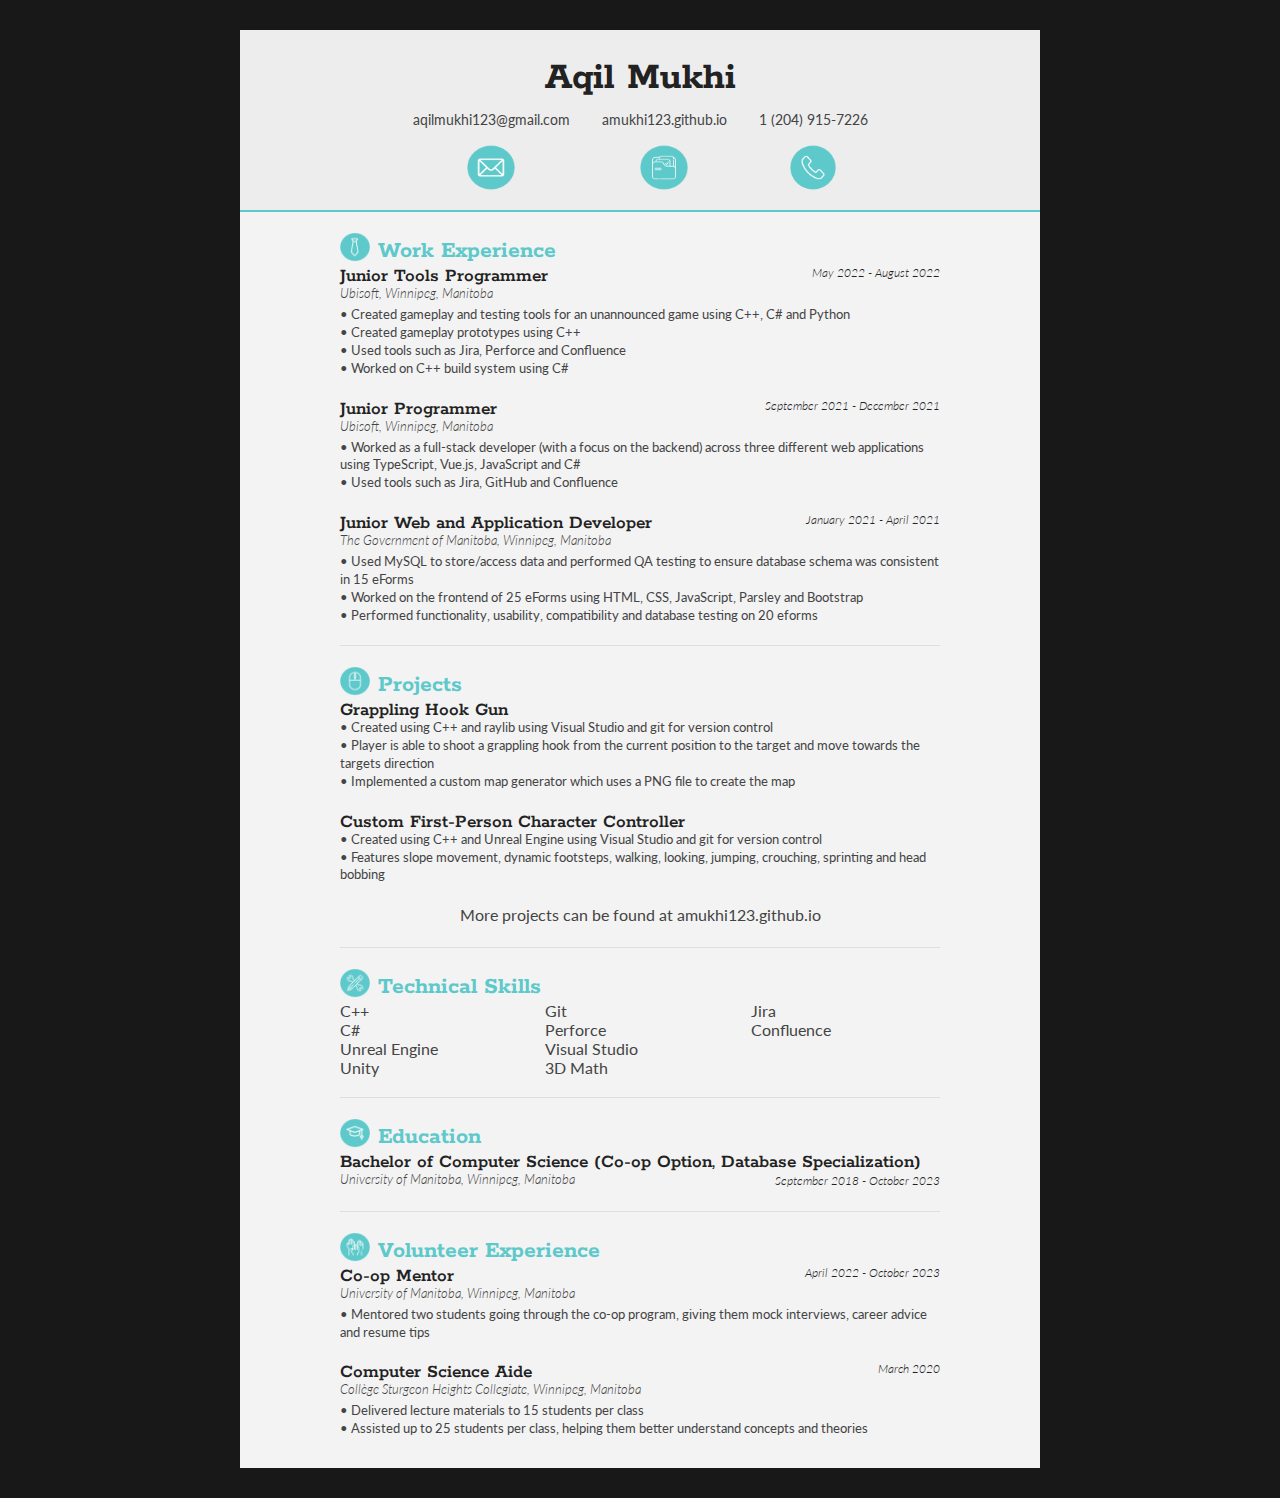
==== Resume/index.html @ 9bf0adec "Added skills and corrected database schema" ====
<!DOCTYPE html>
<html>
<head>
<title>Aqil Mukhi</title>

<meta name="viewport" content="width=device-width"/>
<meta name="description" content="Aqil Mukhi Resume."/>
<meta charset="UTF-8"> 

<link type="text/css" rel="stylesheet" href="style.css">
<link href='http://fonts.googleapis.com/css?family=Rokkitt:400,700|Lato:400,300' rel='stylesheet' type='text/css'>

<!--[if lt IE 9]>
<script src="//html5shiv.googlecode.com/svn/trunk/html5.js"></script>
<![endif]-->
</head>
<body id="top">
<div id="cv">
	<div class="mainDetails">
		<div id="name">
			<h1>Aqil Mukhi</h1>
		</div>
		<div id="contactDetails">
			<div id="horizontal-information">
				<div class="table">
					<ul>
						<!-- Images must be 128px x 128px -->
						<li><a href="mailto:aqilmukhi123@gmail.com" target="_blank">aqilmukhi123@gmail.com</a><img src="images/Email.png" alt="Email Image"></li>
						<li><a href="https://amukhi123.github.io" target="_blank">amukhi123.github.io</a><img src="images/Portfolio.png" style="width: 30%; height: 30%;" alt="Portfolio Image"></li>
						<li><a href="">1 (204) 915-7226</a><img style="width: 33%; height: 33%;" src="images/Phone.png" alt="Phone Image"></li>
					</ul>
				</div>
			</div>
		</div>
		<div class="clear"></div>
	</div>
	<div id="mainArea">
		<section>
			<div class="sectionImage">
				<img src="images/Work.png" alt="Work Image">
			</div>
			<div class="sectionTitle">
				<h1>Work Experience</h1>
			</div>
			<div class="sectionContent">
				<article>
					<h2>Junior Tools Programmer<span class="subDetails">May 2022 - August 2022</span></h2>
					<p class="subDetails">Ubisoft, Winnipeg, Manitoba</p>
					<p class="description">
						&#x2022 Created gameplay and testing tools for an unannounced game using C++, C# and Python<br>
						&#x2022 Created gameplay prototypes using C++<br>
						&#x2022 Used tools such as Jira, Perforce and Confluence<br>
						&#x2022 Worked on C++ build system using C#
					</p>
				</article>
				<article>
					<h2>Junior Programmer<span class="subDetails">September 2021 - December 2021</span></h2>
					<p class="subDetails">Ubisoft, Winnipeg, Manitoba</p>
					<p class="description">
						&#x2022 Worked as a full-stack developer (with a focus on the backend) across three different web applications using TypeScript, Vue.js, JavaScript and C#<br>
						&#x2022 Used tools such as Jira, GitHub and Confluence
					</p>
				</article>
				<article>
					<h2>Junior Web and Application Developer<span class="subDetails">January 2021 - April 2021</span></h2>
					<p class="subDetails">The Government of Manitoba, Winnipeg, Manitoba</p>
					<p class="description">
						&#x2022 Used MySQL to store/access data and performed QA testing to ensure database schema was consistent in 15 eForms <br>
						&#x2022 Worked on the frontend of 25 eForms using HTML, CSS, JavaScript, Parsley and Bootstrap <br>
						&#x2022 Performed functionality, usability, compatibility and database testing on 20 eforms
					</p>
				</article>
			</div>
			<div class="clear"></div>
		</section>
		<section>
			<div class="sectionImage">
				<img src="images/Projects.png" alt="Projects Image">
			</div>
			<div class="sectionTitle">
				<h1>Projects</h1>
			</div>
			<div class="sectionContent">
				<article>
					<h2><a href="https://github.com/amukhi123/grappling-hook-gun" target="_blank">Grappling Hook Gun</a></h2>
					<p class="description">
						&#x2022 Created using C++ and raylib using Visual Studio and git for version control <br>
						&#x2022 Player is able to shoot a grappling hook from the current position to the target and move towards the targets direction <br>
						&#x2022 Implemented a custom map generator which uses a PNG file to create the map
					</p>
				</article>
				<article>
					<h2><a href="https://github.com/amukhi123/custom-first-person-character-controller" target="_blank">Custom First-Person Character Controller</a></h2>
					<p class="description">
						&#x2022 Created using C++ and Unreal Engine using Visual Studio and git for version control <br>
						&#x2022 Features slope movement, dynamic footsteps, walking, looking, jumping, crouching, sprinting and head bobbing
					</p>
					<p style="text-align: center;">More projects can be found at <a style="text-decoration: none; color: inherit;" href="http://amukhi123.github.io/" target="_blank">amukhi123.github.io</a></p>
				</article>
			</div>
			<div class="clear"></div>
		</section>
		<section>
			<div class="sectionImage">
				<img src="images/Skills.png" alt="Skills Image">
			</div>
			<div class="sectionTitle">
				<h1>Technical Skills</h1>
			</div>
			<div class="sectionContent">
				<ul class="keySkills">
					<li>C++</li>
					<li>C#</li>
					<li>Unreal Engine</li>
					<li>Unity</li>
					<li>Git</li>
					<li>Perforce</li>
					<li>Visual Studio</li>
					<li>3D Math</li>
					<li>Jira</li>
					<li>Confluence</li>
				</ul>
			</div>
			<div class="clear"></div>
		</section>
		<section>
			<div class="sectionImage">
				<img src="images/Education.png" alt="Education Image">
			</div>
			<div class="sectionTitle">
				<h1>Education</h1>
			</div>
			<div class="sectionContent">
				<article>
					<h2>Bachelor of Computer Science (Co-op Option, Database Specialization)<span class="subDetails">September 2018 - October 2023</span></h2>
					<p class="subDetails">University of Manitoba, Winnipeg, Manitoba</p><br>
				</article>
			</div>
			<div class="clear"></div>
		</section>
		<section>
			<div class="sectionImage">
				<img src="images/Volunteer.png" alt="Volunteer Image">
			</div>
			<div class="sectionTitle">
				<h1>Volunteer Experience</h1>
			</div>
			<div class="sectionContent">
				<article>
					<h2>Co-op Mentor<span class="subDetails">April 2022 - October 2023</span></h2>
					<p class="subDetails">University of Manitoba, Winnipeg, Manitoba</p>
					<p class="description">
						&#x2022 Mentored two students going through the co-op program, giving them mock interviews, career advice and resume tips
					</p>
				</article>
				<article>
					<h2>Computer Science Aide<span class="subDetails">March 2020</span></h2>
					<p class="subDetails">Collège Sturgeon Heights Collegiate, Winnipeg, Manitoba</p>
					<p class="description">
						&#x2022 Delivered lecture materials to 15 students per class <br>
						&#x2022 Assisted up to 25 students per class, helping them better understand concepts and theories
					</p>
				</article>
			</div>
			<div class="clear"></div>
		</section>
	</div>
</div>
<script type="text/javascript">
var gaJsHost = (("https:" == document.location.protocol) ? "https://ssl." : "http://www.");
document.write(unescape("%3Cscript src='" + gaJsHost + "google-analytics.com/ga.js' type='text/javascript'%3E%3C/script%3E"));
</script>
<script type="text/javascript">
var pageTracker = _gat._getTracker("UA-3753241-1");
pageTracker._initData();
pageTracker._trackPageview();
</script>
</body>
</html>
---- Resume/style.css ----
html,body,div,span,object,iframe,h1,h2,h3,h4,h5,h6,p,blockquote,pre,abbr,address,cite,code,del,dfn,em,img,ins,kbd,q,samp,small,strong,sub,sup,var,b,i,dl,dt,dd,ol,ul,li,fieldset,form,label,legend,table,caption,tbody,tfoot,thead,tr,th,td,article,aside,canvas,details,figcaption,figure,footer,header,hgroup,menu,nav,section,summary,time,mark,audio,video {
	border:0;
	font:inherit;
	font-size:100%;
	margin:0;
	padding:0;
	vertical-align:baseline;
}

article,aside,details,figcaption,figure,footer,header,hgroup,menu,nav,section {
	display:block;
}

html, body {
	background: #181818; 
	font-family: 'Lato', helvetica, arial, sans-serif; 
	font-size: 16px; 
	color: #222;}

.clear {
	clear: both;
}

p {
	font-size: 1em;
	line-height: 1.4em;
	margin-bottom: 20px;
	color: #444;
}

#cv {
	width: 90%;
	max-width: 800px;
	background: #f3f3f3;
	margin: 30px auto;
}

.mainDetails {
	padding: 25px 35px;
	border-bottom: 2px solid #5ec9ca;
	background: #ededed;
}

#name h1 {
	font-size: 2.5em;
	font-weight: 700;
	font-family: 'Rokkitt', Helvetica, Arial, sans-serif;
	margin-bottom: -6px;
}

#name h2 {
	font-size: 2em;
	margin-left: 2px;
	font-family: 'Rokkitt', Helvetica, Arial, sans-serif;
}

#mainArea {
	padding: 0 100px;
}

#headshot {
	width: 12.5%;
	float: left;
	margin-right: 30px;
}

#headshot img {
	width: 100%;
	height: auto;
	-webkit-border-radius: 50px;
	border-radius: 50px;
}

#name {
	text-align: center;
}

#contactDetails {
	text-align: center;
	margin-bottom: 40px;
}

#contactDetails img {
	height: 25%;
	width: 25%;
}

#contactDetails ul {
	list-style-type: none;
	font-size: 0.9em;
	padding: 0;
	margin-top: 0;
	margin-left: 0;
	margin-right: 0;
}

#contactDetails ul li {
	float: left;
	color: #444;
}

#contactDetails ul li a, a[href^=tel] {
	color: #444; 
	text-decoration: none;
	padding: 16px;
	display: block;
	text-align: center;
	-webkit-transition: all .3s ease-in;
	-moz-transition: all .3s ease-in;
	-o-transition: all .3s ease-in;
	-ms-transition: all .3s ease-in;
	transition: all .3s ease-in;
}

#contactDetails ul li a:hover { 
	color: #5ec9ca;
}

section {
	border-top: 1px solid #dedede;
	padding: 20px 0 0;
}

section:first-child {
	border-top: 0;
}

section:last-child {
	padding: 20px 0 10px;
}

.sectionImage {
	float: left;
	width: 5%;
}

.sectionImage img {
	width: 100%;
	height: 100%;
}

.sectionTitle {
	float: left;
	width: 90%;
	margin-top: 5px;
	margin-left: 8px;
}

.sectionContent {
	float: right;
	width: 100%;
}

.sectionContent a {
	color: inherit;
	text-decoration: none;
}

.sectionTitle h1 {
	font-family: 'Rokkitt', Helvetica, Arial, sans-serif;
	font-style: normal;
	font-size: 1.5em;
	color: #5ec9ca;
	text-align: left;
	font-weight: bolder;
}

.sectionContent h2 {
	font-family: 'Rokkitt', Helvetica, Arial, sans-serif;
	font-size: 1.2em;
	margin-bottom: -2px;
	font-weight: 600;
}

.sectionContent span {
	float: right;
	font-family: 'Lato', helvetica, arial, sans-serif;
	font-size: 0.65em;
}

.subDetails {
	font-size: 0.8em;
	font-style: italic;
	margin-bottom: 3px;
	font-weight: 300;
}

.description {
	font-size: 0.8em;
}

.keySkills {
	list-style-type: none;
	-moz-column-count:3;
	-webkit-column-count:3;
	column-count:3;
	margin-bottom: 20px;
	font-size: 1em;
	color: #444;
}

.keySkills ul li {
	margin-bottom: 3px;
}

@media all and (min-width: 602px) and (max-width: 800px) {
	#headshot {
		display: none;
	}
	
	.keySkills {
	-moz-column-count:2;
	-webkit-column-count:2;
	column-count:2;
	}
}

@media all and (max-width: 601px) {
	#cv {
		width: 95%;
		margin: 10px auto;
		min-width: 280px;
	}
	
	#headshot {
		display: none;
	}
	
	#name, #contactDetails {
		float: none;
		width: 100%;
		text-align: center;
	}
	
	.sectionTitle, .sectionContent {
		float: none;
		width: 100%;
	}
	
	.sectionTitle {
		margin-left: -2px;
		font-size: 1.25em;
	}
	
	.keySkills {
		-moz-column-count:2;
		-webkit-column-count:2;
		column-count:2;
	}
}

@media all and (max-width: 480px) {
	.mainDetails {
		padding: 15px 15px;
	}
	
	section {
		padding: 15px 0 0;
	}
	
	#mainArea {
		padding: 0 25px;
	}

	
	.keySkills {
	-moz-column-count:1;
	-webkit-column-count:1;
	column-count:1;
	}
	
	#name h1 {
		line-height: .8em;
		margin-bottom: 4px;
	}
}

@media print {
    #cv {
        width: 100%;
    }
}

@-webkit-keyframes reset {
	0% {
		opacity: 0;
	}
	100% {
		opacity: 0;
	}
}

@-webkit-keyframes fade-in {
	0% {
		opacity: 0;
	}
	40% {
		opacity: 0;
	}
	100% {
		opacity: 1;
	}
}

@-moz-keyframes reset {
	0% {
		opacity: 0;
	}
	100% {
		opacity: 0;
	}
}

@-moz-keyframes fade-in {
	0% {
		opacity: 0;
	}
	40% {
		opacity: 0;
	}
	100% {
		opacity: 1;
	}
}

@keyframes reset {
	0% {
		opacity: 0;
	}
	100% {
		opacity: 0;
	}
}

@keyframes fade-in {
	0% {
		opacity: 0;
	}
	40% {
		opacity: 0;
	}
	100% {
		opacity: 1;
	}
}

.instaFade {
    -webkit-animation-name: reset, fade-in;
    -webkit-animation-duration: 1.5s;
    -webkit-animation-timing-function: ease-in;
	
	-moz-animation-name: reset, fade-in;
    -moz-animation-duration: 1.5s;
    -moz-animation-timing-function: ease-in;
	
	animation-name: reset, fade-in;
    animation-duration: 1.5s;
    animation-timing-function: ease-in;
}

.quickFade {
    -webkit-animation-name: reset, fade-in;
    -webkit-animation-duration: 2.5s;
    -webkit-animation-timing-function: ease-in;
	
	-moz-animation-name: reset, fade-in;
    -moz-animation-duration: 2.5s;
    -moz-animation-timing-function: ease-in;
	
	animation-name: reset, fade-in;
    animation-duration: 2.5s;
    animation-timing-function: ease-in;
}
 
.delayOne {
	-webkit-animation-delay: 0, .5s;
	-moz-animation-delay: 0, .5s;
	animation-delay: 0, .5s;
}

.delayTwo {
	-webkit-animation-delay: 0, 1s;
	-moz-animation-delay: 0, 1s;
	animation-delay: 0, 1s;
}

.delayThree {
	-webkit-animation-delay: 0, 1.5s;
	-moz-animation-delay: 0, 1.5s;
	animation-delay: 0, 1.5s;
}

.delayFour {
	-webkit-animation-delay: 0, 2s;
	-moz-animation-delay: 0, 2s;
	animation-delay: 0, 2s;
}

.delayFive {
	-webkit-animation-delay: 0, 2.5s;
	-moz-animation-delay: 0, 2.5s;
	animation-delay: 0, 2.5s;
}

#horizontal-information {
	height: 50px;
}

.table {
	display: table;
	margin: 0 auto;
}

.phoneNumber {
	height: 35%;
	width: 35%;
}
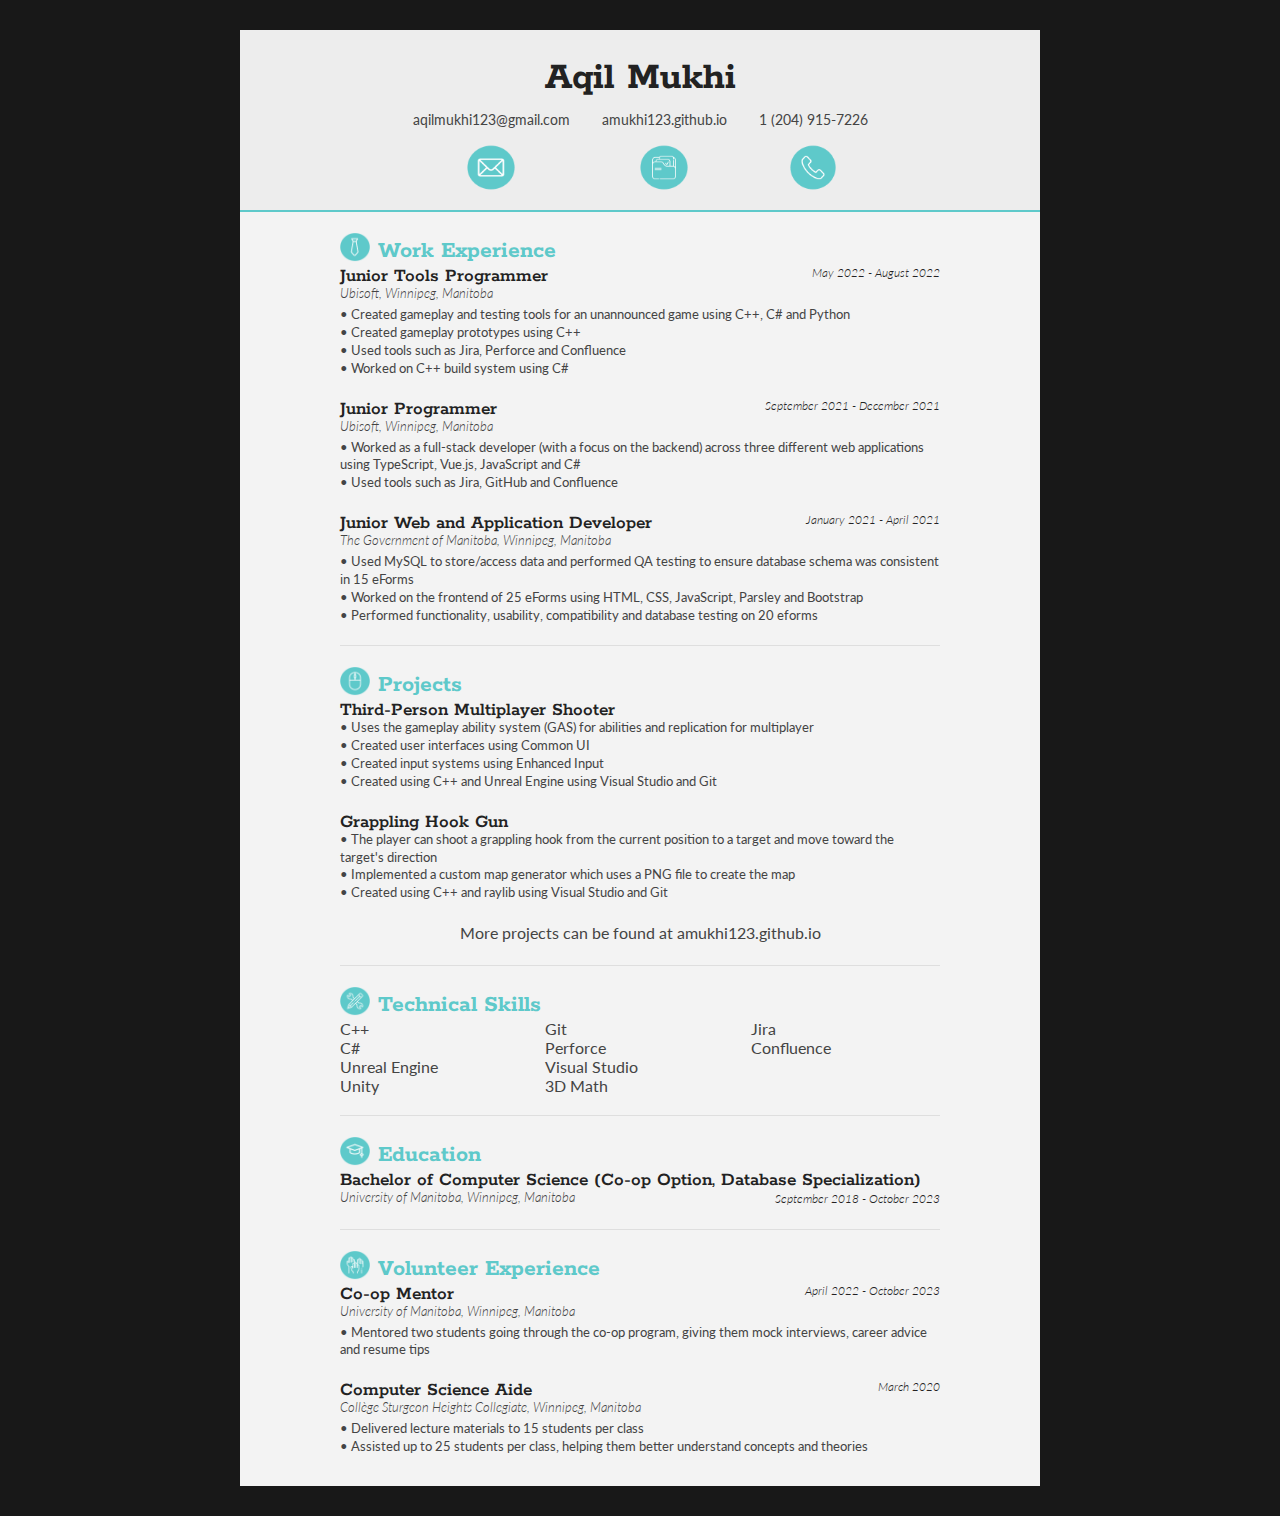
==== commit 3584536f: "Updated Projects" ====
--- a/Resume/index.html
+++ b/Resume/index.html
@@ -82,18 +82,20 @@
 			</div>
 			<div class="sectionContent">
 				<article>
-					<h2><a href="https://github.com/amukhi123/grappling-hook-gun" target="_blank">Grappling Hook Gun</a></h2>
+					<h2>Third-Person Multiplayer Shooter</h2>
 					<p class="description">
-						&#x2022 Created using C++ and raylib using Visual Studio and git for version control <br>
-						&#x2022 Player is able to shoot a grappling hook from the current position to the target and move towards the targets direction <br>
-						&#x2022 Implemented a custom map generator which uses a PNG file to create the map
+						&#x2022 Uses the gameplay ability system (GAS) for abilities and replication for multiplayer <br>
+						&#x2022 Created user interfaces using Common UI <br>
+						&#x2022 Created input systems using Enhanced Input <br>
+						&#x2022 Created using C++ and Unreal Engine using Visual Studio and Git
 					</p>
 				</article>
 				<article>
-					<h2><a href="https://github.com/amukhi123/custom-first-person-character-controller" target="_blank">Custom First-Person Character Controller</a></h2>
+					<h2><a href="https://github.com/amukhi123/grappling-hook-gun" target="_blank">Grappling Hook Gun</a></h2>
 					<p class="description">
-						&#x2022 Created using C++ and Unreal Engine using Visual Studio and git for version control <br>
-						&#x2022 Features slope movement, dynamic footsteps, walking, looking, jumping, crouching, sprinting and head bobbing
+						&#x2022 The player can shoot a grappling hook from the current position to a target and move toward the target's direction <br>
+						&#x2022 Implemented a custom map generator which uses a PNG file to create the map <br>
+						&#x2022 Created using C++ and raylib using Visual Studio and Git
 					</p>
 					<p style="text-align: center;">More projects can be found at <a style="text-decoration: none; color: inherit;" href="http://amukhi123.github.io/" target="_blank">amukhi123.github.io</a></p>
 				</article>
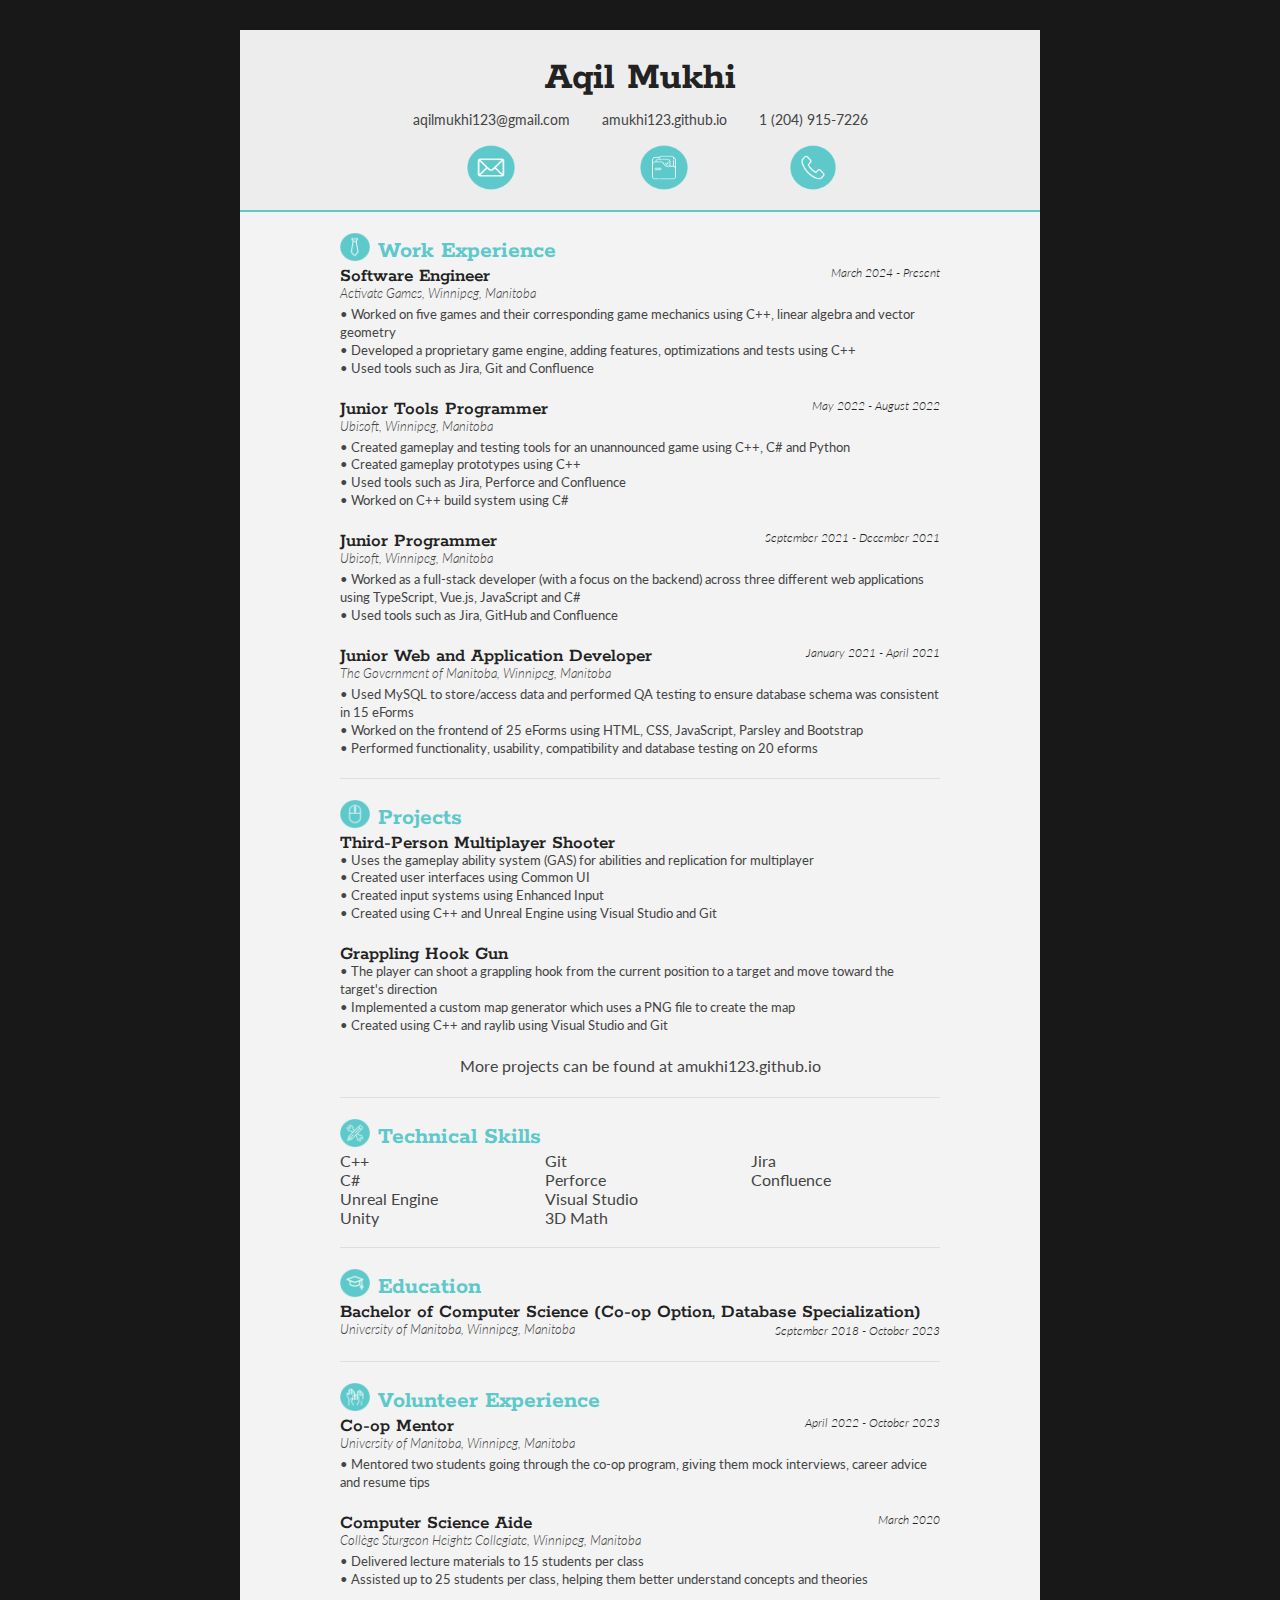
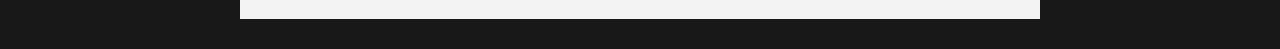
==== commit b2cf8adb: "Updated Resume" ====
--- a/Resume/index.html
+++ b/Resume/index.html
@@ -43,6 +43,15 @@
 				<h1>Work Experience</h1>
 			</div>
 			<div class="sectionContent">
+				<article>
+					<h2>Software Engineer<span class="subDetails">March 2024 - Present</span></h2>
+					<p class="subDetails">Activate Games, Winnipeg, Manitoba</p>
+					<p class="description">
+						&#x2022 Worked on five games and their corresponding game mechanics using C++, linear algebra and vector geometry<br>
+						&#x2022 Developed a proprietary game engine, adding features, optimizations and tests using C++<br>
+						&#x2022 Used tools such as Jira, Git and Confluence<br>
+					</p>
+				</article>
 				<article>
 					<h2>Junior Tools Programmer<span class="subDetails">May 2022 - August 2022</span></h2>
 					<p class="subDetails">Ubisoft, Winnipeg, Manitoba</p>
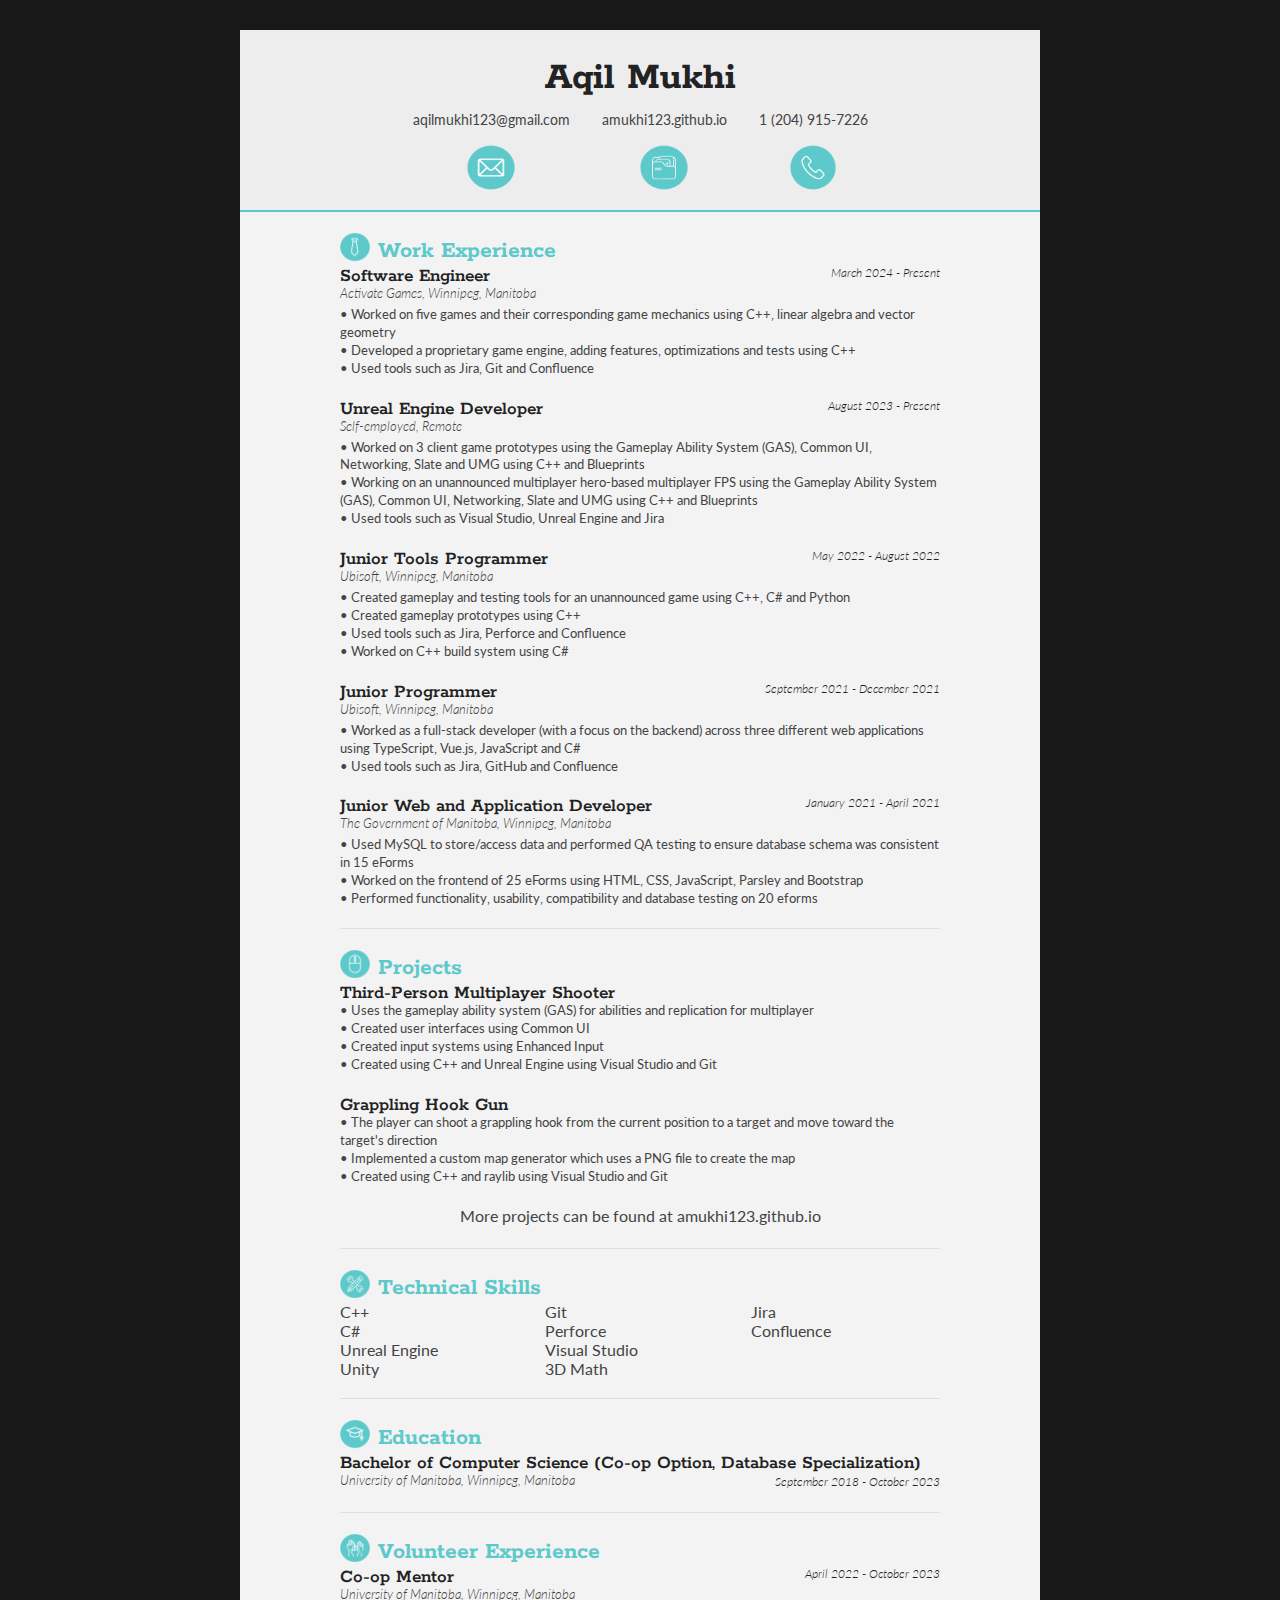
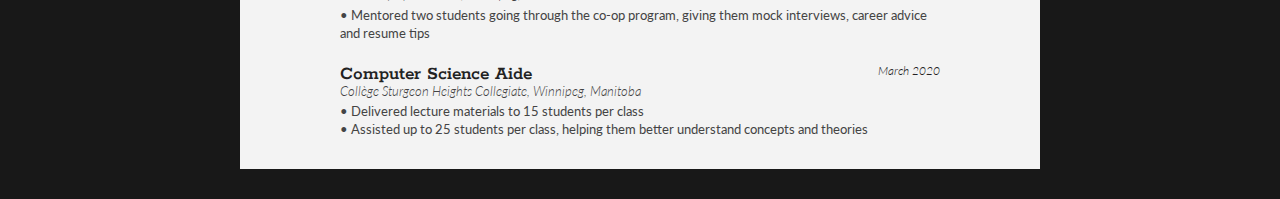
==== commit 4b2736d8: "Added Unreal Engine Developer Position" ====
--- a/Resume/index.html
+++ b/Resume/index.html
@@ -49,7 +49,16 @@
 					<p class="description">
 						&#x2022 Worked on five games and their corresponding game mechanics using C++, linear algebra and vector geometry<br>
 						&#x2022 Developed a proprietary game engine, adding features, optimizations and tests using C++<br>
-						&#x2022 Used tools such as Jira, Git and Confluence<br>
+						&#x2022 Used tools such as Jira, Git and Confluence
+					</p>
+				</article>
+				<article>
+					<h2>Unreal Engine Developer<span class="subDetails">August 2023 - Present</span></h2>
+					<p class="subDetails">Self-employed, Remote</p>
+					<p class="description">
+						&#x2022 Worked on 3 client game prototypes using the Gameplay Ability System (GAS), Common UI, Networking, Slate and UMG using C++ and Blueprints<br>
+						&#x2022 Working on an unannounced multiplayer hero-based multiplayer FPS using the Gameplay Ability System (GAS), Common UI, Networking, Slate and UMG using C++ and Blueprints<br>
+						&#x2022 Used tools such as Visual Studio, Unreal Engine and Jira
 					</p>
 				</article>
 				<article>
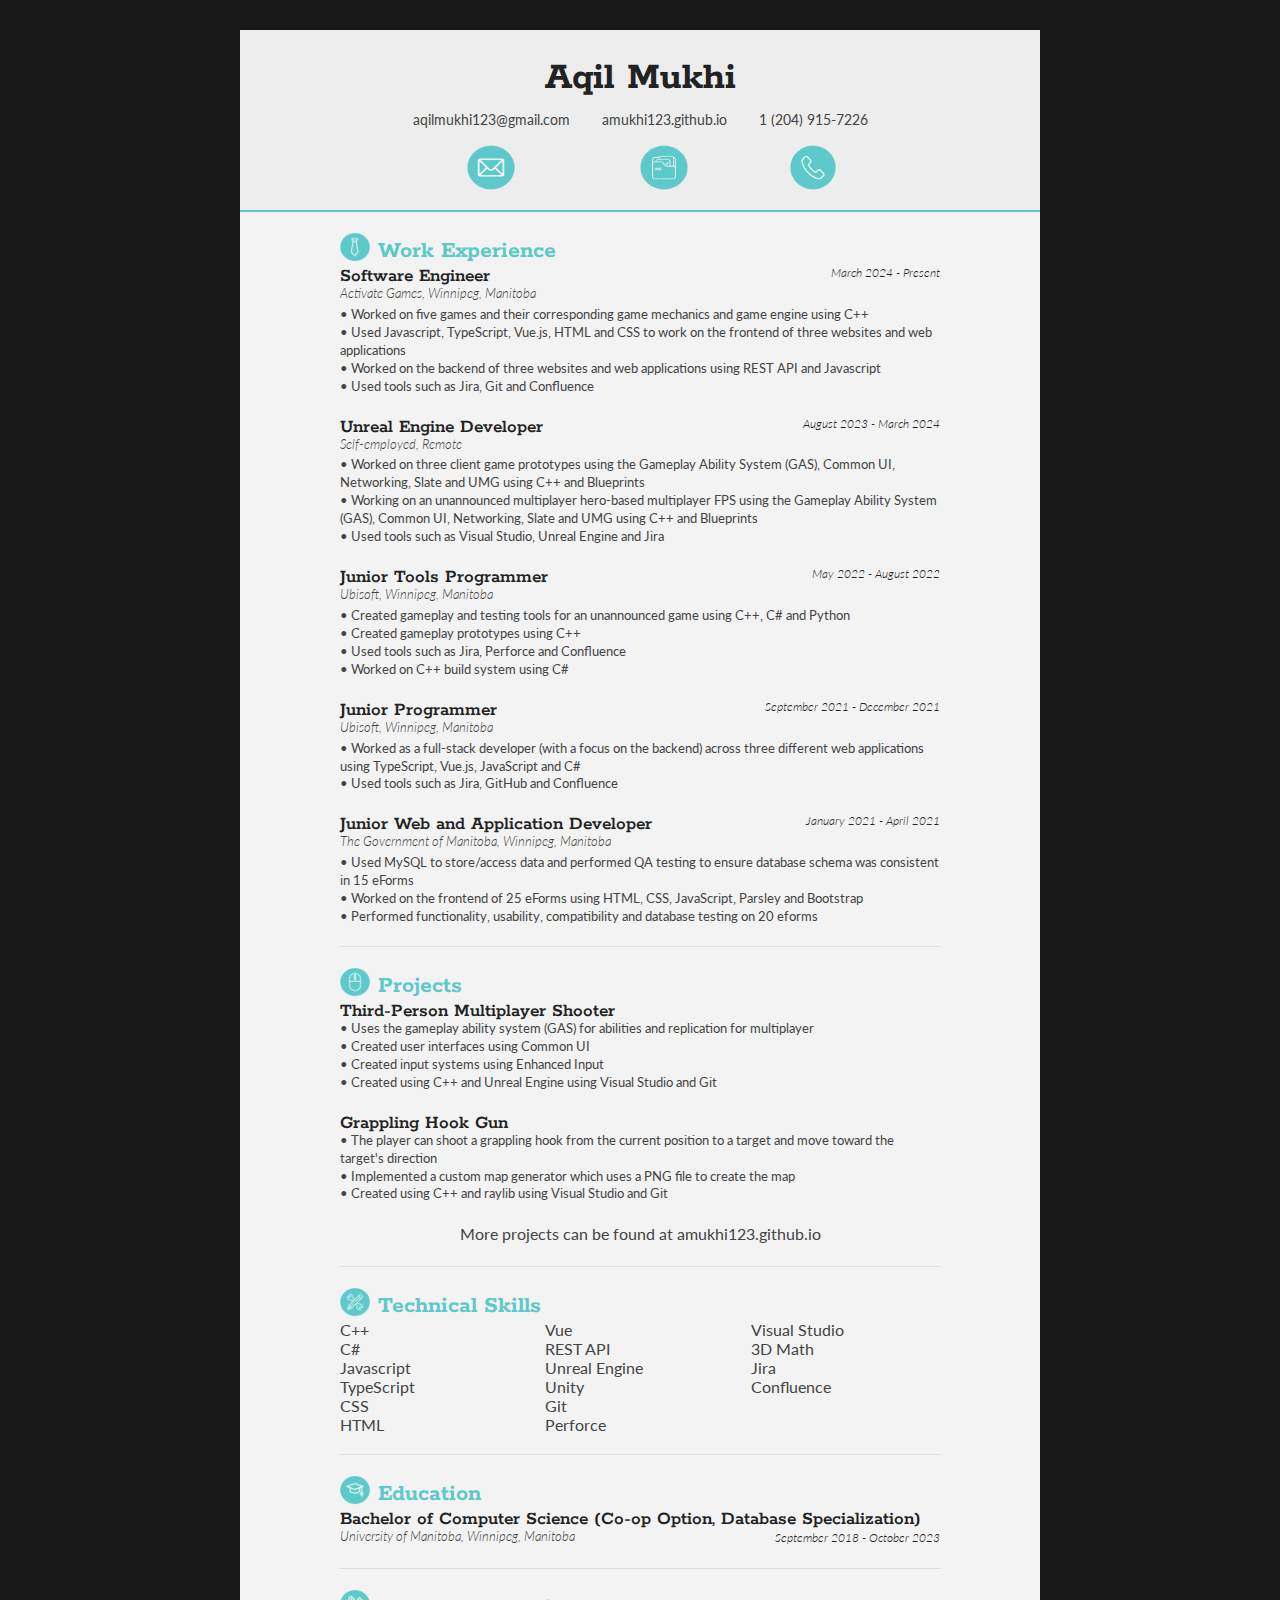
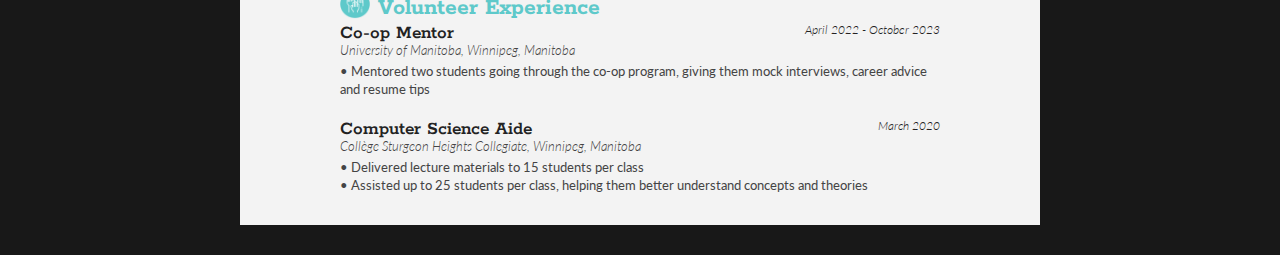
==== commit b0f12582: "Added web tech" ====
--- a/Resume/index.html
+++ b/Resume/index.html
@@ -47,16 +47,17 @@
 					<h2>Software Engineer<span class="subDetails">March 2024 - Present</span></h2>
 					<p class="subDetails">Activate Games, Winnipeg, Manitoba</p>
 					<p class="description">
-						&#x2022 Worked on five games and their corresponding game mechanics using C++, linear algebra and vector geometry<br>
-						&#x2022 Developed a proprietary game engine, adding features, optimizations and tests using C++<br>
+						&#x2022 Worked on five games and their corresponding game mechanics and game engine using C++<br>
+						&#x2022 Used Javascript, TypeScript, Vue.js, HTML and CSS to work on the frontend of three websites and web applications<br>
+						&#x2022 Worked on the backend of three websites and web applications using REST API and Javascript<br>
 						&#x2022 Used tools such as Jira, Git and Confluence
 					</p>
 				</article>
 				<article>
-					<h2>Unreal Engine Developer<span class="subDetails">August 2023 - Present</span></h2>
+					<h2>Unreal Engine Developer<span class="subDetails">August 2023 - March 2024</span></h2>
 					<p class="subDetails">Self-employed, Remote</p>
 					<p class="description">
-						&#x2022 Worked on 3 client game prototypes using the Gameplay Ability System (GAS), Common UI, Networking, Slate and UMG using C++ and Blueprints<br>
+						&#x2022 Worked on three client game prototypes using the Gameplay Ability System (GAS), Common UI, Networking, Slate and UMG using C++ and Blueprints<br>
 						&#x2022 Working on an unannounced multiplayer hero-based multiplayer FPS using the Gameplay Ability System (GAS), Common UI, Networking, Slate and UMG using C++ and Blueprints<br>
 						&#x2022 Used tools such as Visual Studio, Unreal Engine and Jira
 					</p>
@@ -131,6 +132,12 @@
 				<ul class="keySkills">
 					<li>C++</li>
 					<li>C#</li>
+					<li>Javascript</li>
+					<li>TypeScript</li>
+					<li>CSS</li>
+					<li>HTML</li>
+					<li>Vue</li>
+					<li>REST API</li>
 					<li>Unreal Engine</li>
 					<li>Unity</li>
 					<li>Git</li>
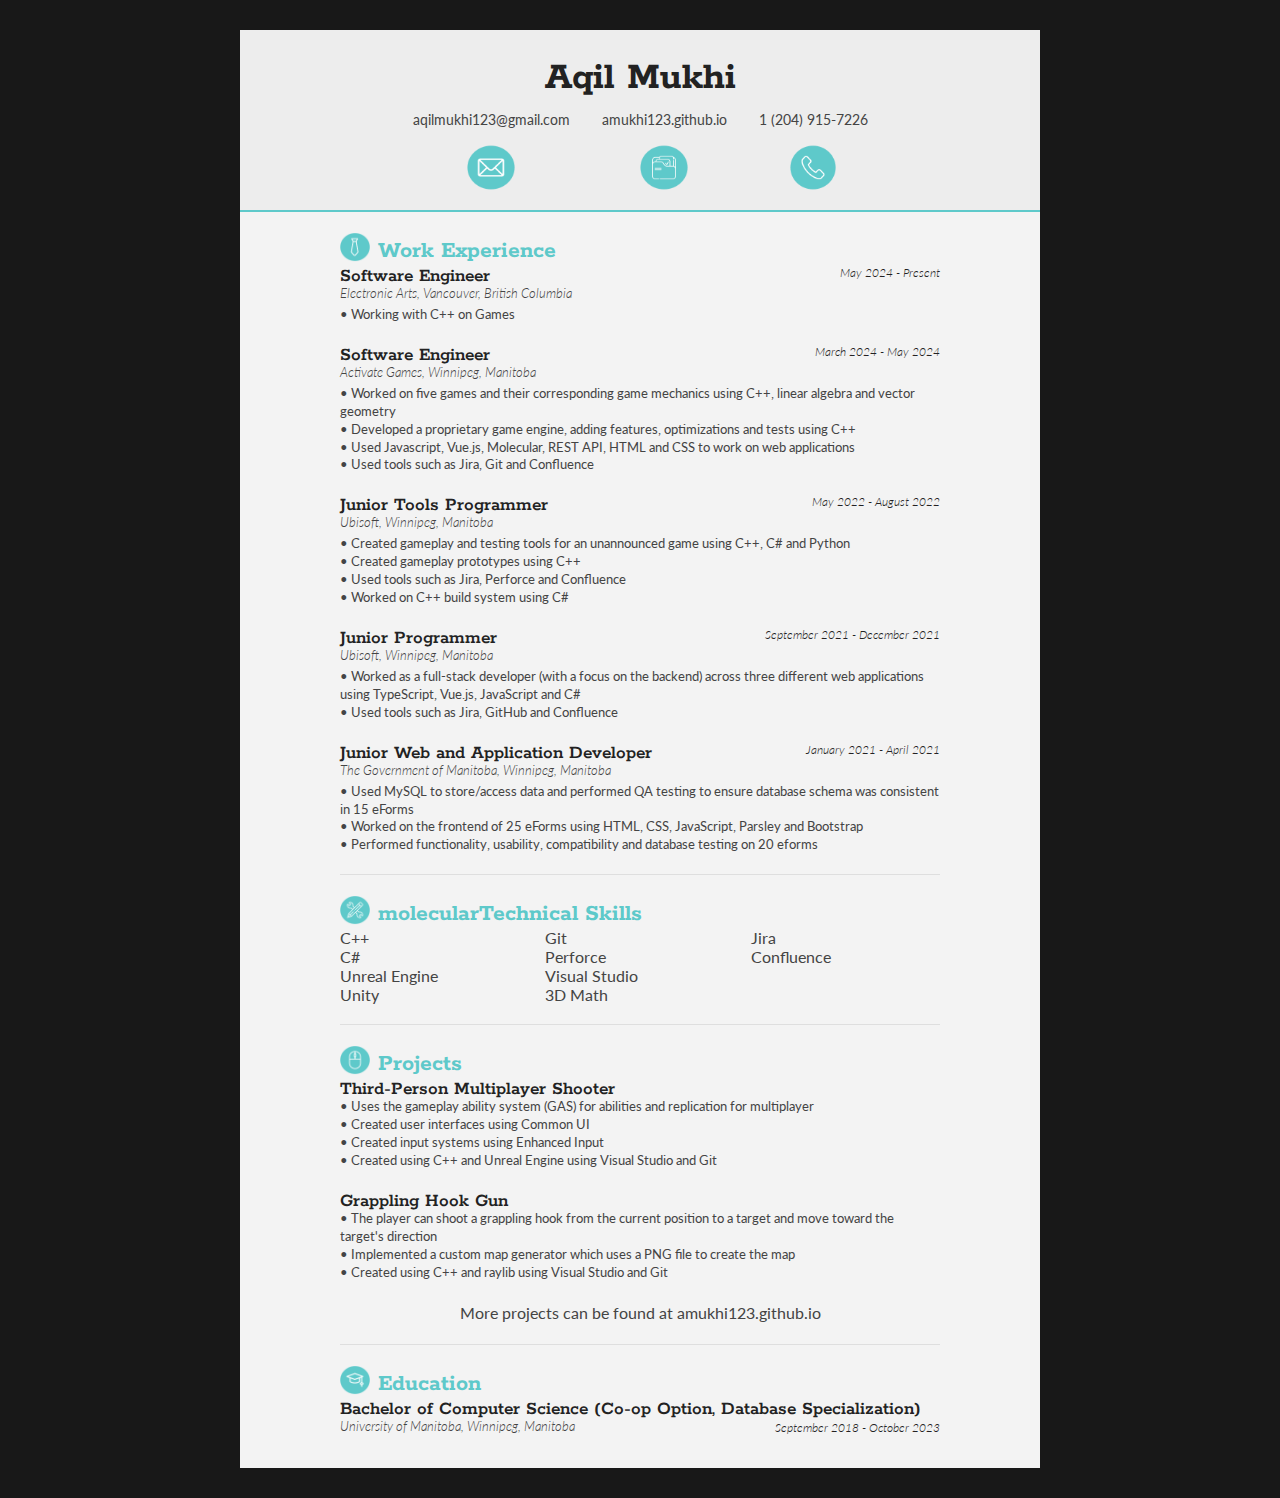
==== commit 789fb76d: "Added EA to resume" ====
--- a/Resume/index.html
+++ b/Resume/index.html
@@ -44,16 +44,24 @@
 			</div>
 			<div class="sectionContent">
 				<article>
-					<h2>Software Engineer<span class="subDetails">March 2024 - Present</span></h2>
+					<h2>Software Engineer<span class="subDetails">May 2024 - Present</span></h2>
+					<p class="subDetails">Electronic Arts, Vancouver, British Columbia</p>
+					<p class="description">
+						&#x2022 Working with C++ on Games
+					</p>
+				</article>
+				<article>
+					<h2>Software Engineer<span class="subDetails">March 2024 - May 2024</span></h2>
 					<p class="subDetails">Activate Games, Winnipeg, Manitoba</p>
 					<p class="description">
-						&#x2022 Worked on five games and their corresponding game mechanics and game engine using C++<br>
-						&#x2022 Used Javascript, TypeScript, Vue.js, HTML and CSS to work on the frontend of three websites and web applications<br>
-						&#x2022 Worked on the backend of three websites and web applications using REST API and Javascript<br>
+						&#x2022 Worked on five games and their corresponding game mechanics using C++, linear algebra and vector
+						geometry<br>
+						&#x2022 Developed a proprietary game engine, adding features, optimizations and tests using C++<br>
+						&#x2022 Used Javascript, Vue.js, Molecular, REST API, HTML and CSS to work on web applications<br>
 						&#x2022 Used tools such as Jira, Git and Confluence
 					</p>
 				</article>
-				<article>
+				<!-- <article>
 					<h2>Unreal Engine Developer<span class="subDetails">August 2023 - March 2024</span></h2>
 					<p class="subDetails">Self-employed, Remote</p>
 					<p class="description">
@@ -61,7 +69,7 @@
 						&#x2022 Working on an unannounced multiplayer hero-based multiplayer FPS using the Gameplay Ability System (GAS), Common UI, Networking, Slate and UMG using C++ and Blueprints<br>
 						&#x2022 Used tools such as Visual Studio, Unreal Engine and Jira
 					</p>
-				</article>
+				</article> -->
 				<article>
 					<h2>Junior Tools Programmer<span class="subDetails">May 2022 - August 2022</span></h2>
 					<p class="subDetails">Ubisoft, Winnipeg, Manitoba</p>
@@ -94,50 +102,21 @@
 		</section>
 		<section>
 			<div class="sectionImage">
-				<img src="images/Projects.png" alt="Projects Image">
-			</div>
-			<div class="sectionTitle">
-				<h1>Projects</h1>
-			</div>
-			<div class="sectionContent">
-				<article>
-					<h2>Third-Person Multiplayer Shooter</h2>
-					<p class="description">
-						&#x2022 Uses the gameplay ability system (GAS) for abilities and replication for multiplayer <br>
-						&#x2022 Created user interfaces using Common UI <br>
-						&#x2022 Created input systems using Enhanced Input <br>
-						&#x2022 Created using C++ and Unreal Engine using Visual Studio and Git
-					</p>
-				</article>
-				<article>
-					<h2><a href="https://github.com/amukhi123/grappling-hook-gun" target="_blank">Grappling Hook Gun</a></h2>
-					<p class="description">
-						&#x2022 The player can shoot a grappling hook from the current position to a target and move toward the target's direction <br>
-						&#x2022 Implemented a custom map generator which uses a PNG file to create the map <br>
-						&#x2022 Created using C++ and raylib using Visual Studio and Git
-					</p>
-					<p style="text-align: center;">More projects can be found at <a style="text-decoration: none; color: inherit;" href="http://amukhi123.github.io/" target="_blank">amukhi123.github.io</a></p>
-				</article>
-			</div>
-			<div class="clear"></div>
-		</section>
-		<section>
-			<div class="sectionImage">
 				<img src="images/Skills.png" alt="Skills Image">
 			</div>
 			<div class="sectionTitle">
-				<h1>Technical Skills</h1>
+				<h1>molecularTechnical Skills</h1>
 			</div>
 			<div class="sectionContent">
 				<ul class="keySkills">
 					<li>C++</li>
 					<li>C#</li>
-					<li>Javascript</li>
+					<!-- <li>Javascript</li>
 					<li>TypeScript</li>
 					<li>CSS</li>
 					<li>HTML</li>
 					<li>Vue</li>
-					<li>REST API</li>
+					<li>REST API</li> -->
 					<li>Unreal Engine</li>
 					<li>Unity</li>
 					<li>Git</li>
@@ -152,6 +131,35 @@
 		</section>
 		<section>
 			<div class="sectionImage">
+				<img src="images/Projects.png" alt="Projects Image">
+			</div>
+			<div class="sectionTitle">
+				<h1>Projects</h1>
+			</div>
+			<div class="sectionContent">
+				<article>
+					<h2>Third-Person Multiplayer Shooter</h2>
+					<p class="description">
+						&#x2022 Uses the gameplay ability system (GAS) for abilities and replication for multiplayer <br>
+						&#x2022 Created user interfaces using Common UI <br>
+						&#x2022 Created input systems using Enhanced Input <br>
+						&#x2022 Created using C++ and Unreal Engine using Visual Studio and Git
+					</p>
+				</article>
+				<article>
+					<h2><a href="https://github.com/amukhi123/grappling-hook-gun" target="_blank">Grappling Hook Gun</a></h2>
+					<p class="description">
+						&#x2022 The player can shoot a grappling hook from the current position to a target and move toward the target's direction <br>
+						&#x2022 Implemented a custom map generator which uses a PNG file to create the map <br>
+						&#x2022 Created using C++ and raylib using Visual Studio and Git
+					</p>
+					<p style="text-align: center;">More projects can be found at <a style="text-decoration: none; color: inherit;" href="http://amukhi123.github.io/" target="_blank">amukhi123.github.io</a></p>
+				</article>
+			</div>
+			<div class="clear"></div>
+		</section>
+		<section>
+			<div class="sectionImage">
 				<img src="images/Education.png" alt="Education Image">
 			</div>
 			<div class="sectionTitle">
@@ -165,7 +173,7 @@
 			</div>
 			<div class="clear"></div>
 		</section>
-		<section>
+		<!-- <section>
 			<div class="sectionImage">
 				<img src="images/Volunteer.png" alt="Volunteer Image">
 			</div>
@@ -190,7 +198,7 @@
 				</article>
 			</div>
 			<div class="clear"></div>
-		</section>
+		</section> -->
 	</div>
 </div>
 <script type="text/javascript">
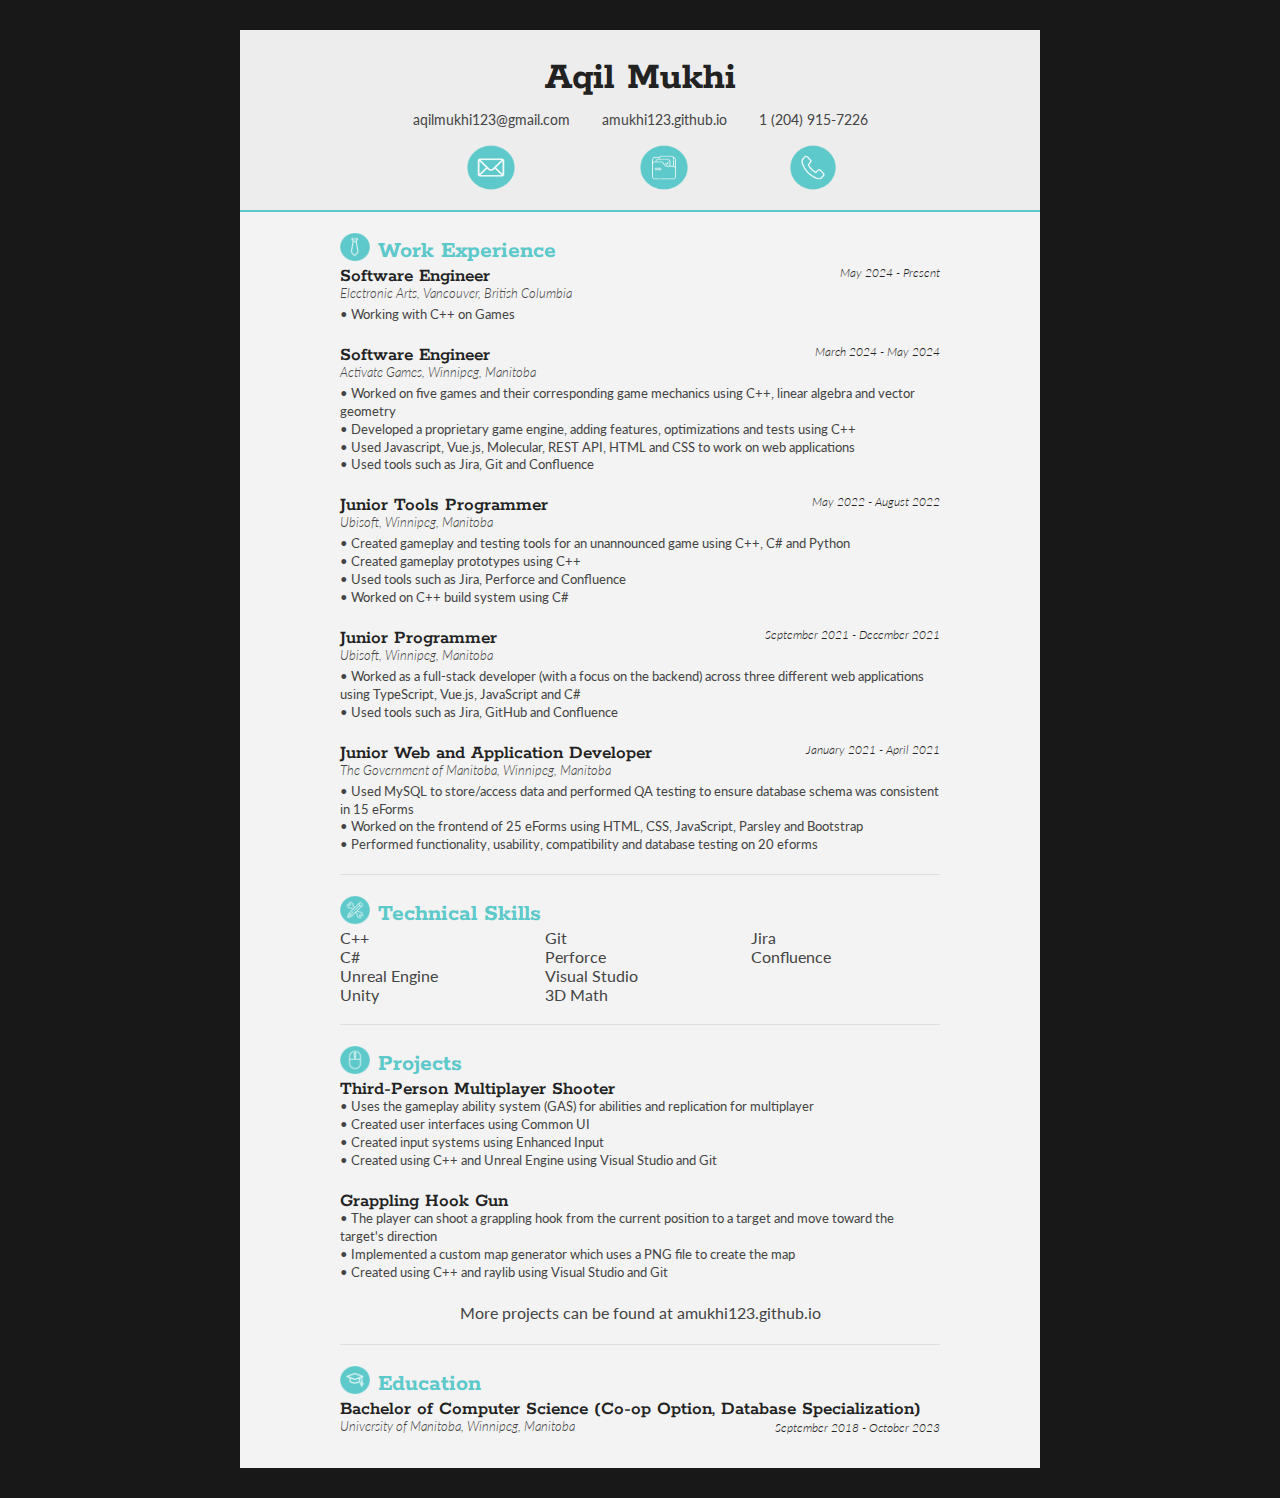
==== commit f7477f9c: "Removed error in section header" ====
--- a/Resume/index.html
+++ b/Resume/index.html
@@ -105,7 +105,7 @@
 				<img src="images/Skills.png" alt="Skills Image">
 			</div>
 			<div class="sectionTitle">
-				<h1>molecularTechnical Skills</h1>
+				<h1>Technical Skills</h1>
 			</div>
 			<div class="sectionContent">
 				<ul class="keySkills">
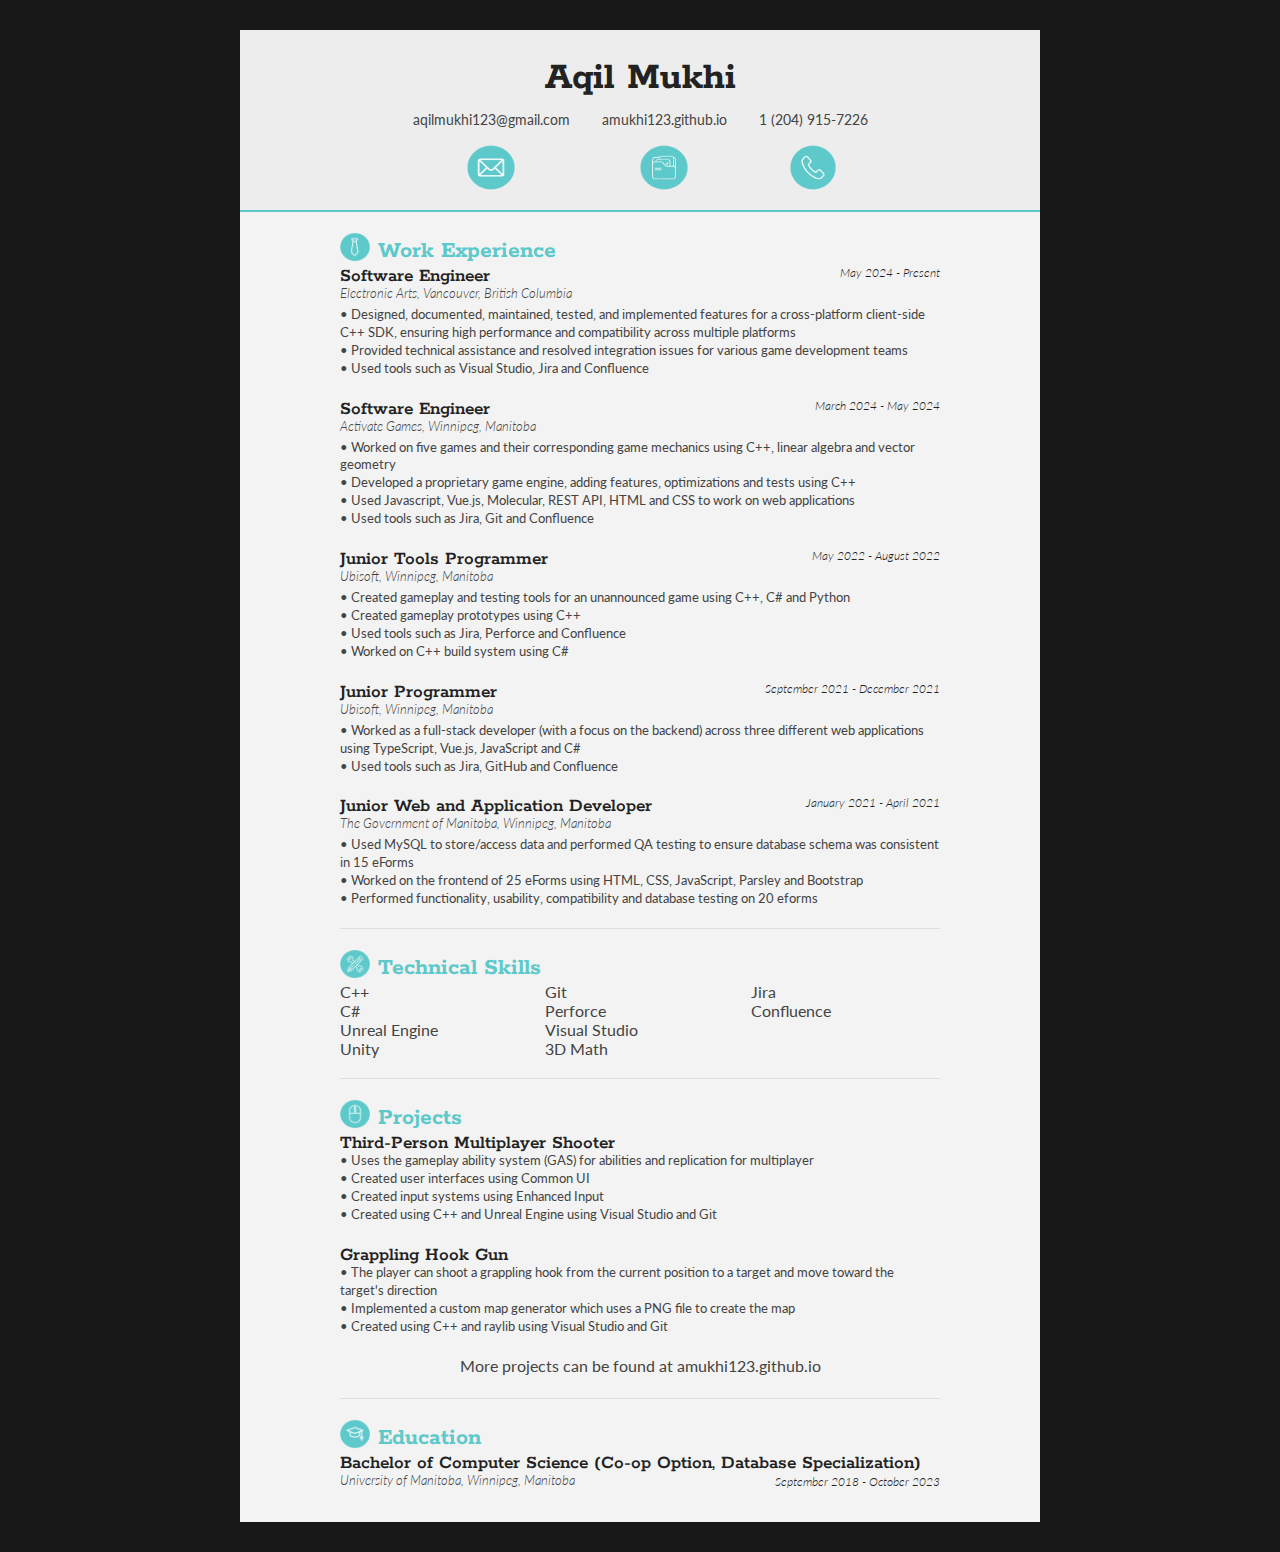
==== commit 016b6b87: "Added job description for EA" ====
--- a/Resume/index.html
+++ b/Resume/index.html
@@ -47,7 +47,9 @@
 					<h2>Software Engineer<span class="subDetails">May 2024 - Present</span></h2>
 					<p class="subDetails">Electronic Arts, Vancouver, British Columbia</p>
 					<p class="description">
-						&#x2022 Working with C++ on Games
+						&#x2022 Designed, documented, maintained, tested, and implemented features for a cross-platform client-side C++ SDK, ensuring high performance and compatibility across multiple platforms<br>
+						&#x2022 Provided technical assistance and resolved integration issues for various game development teams<br>
+						&#x2022 Used tools such as Visual Studio, Jira and Confluence
 					</p>
 				</article>
 				<article>
